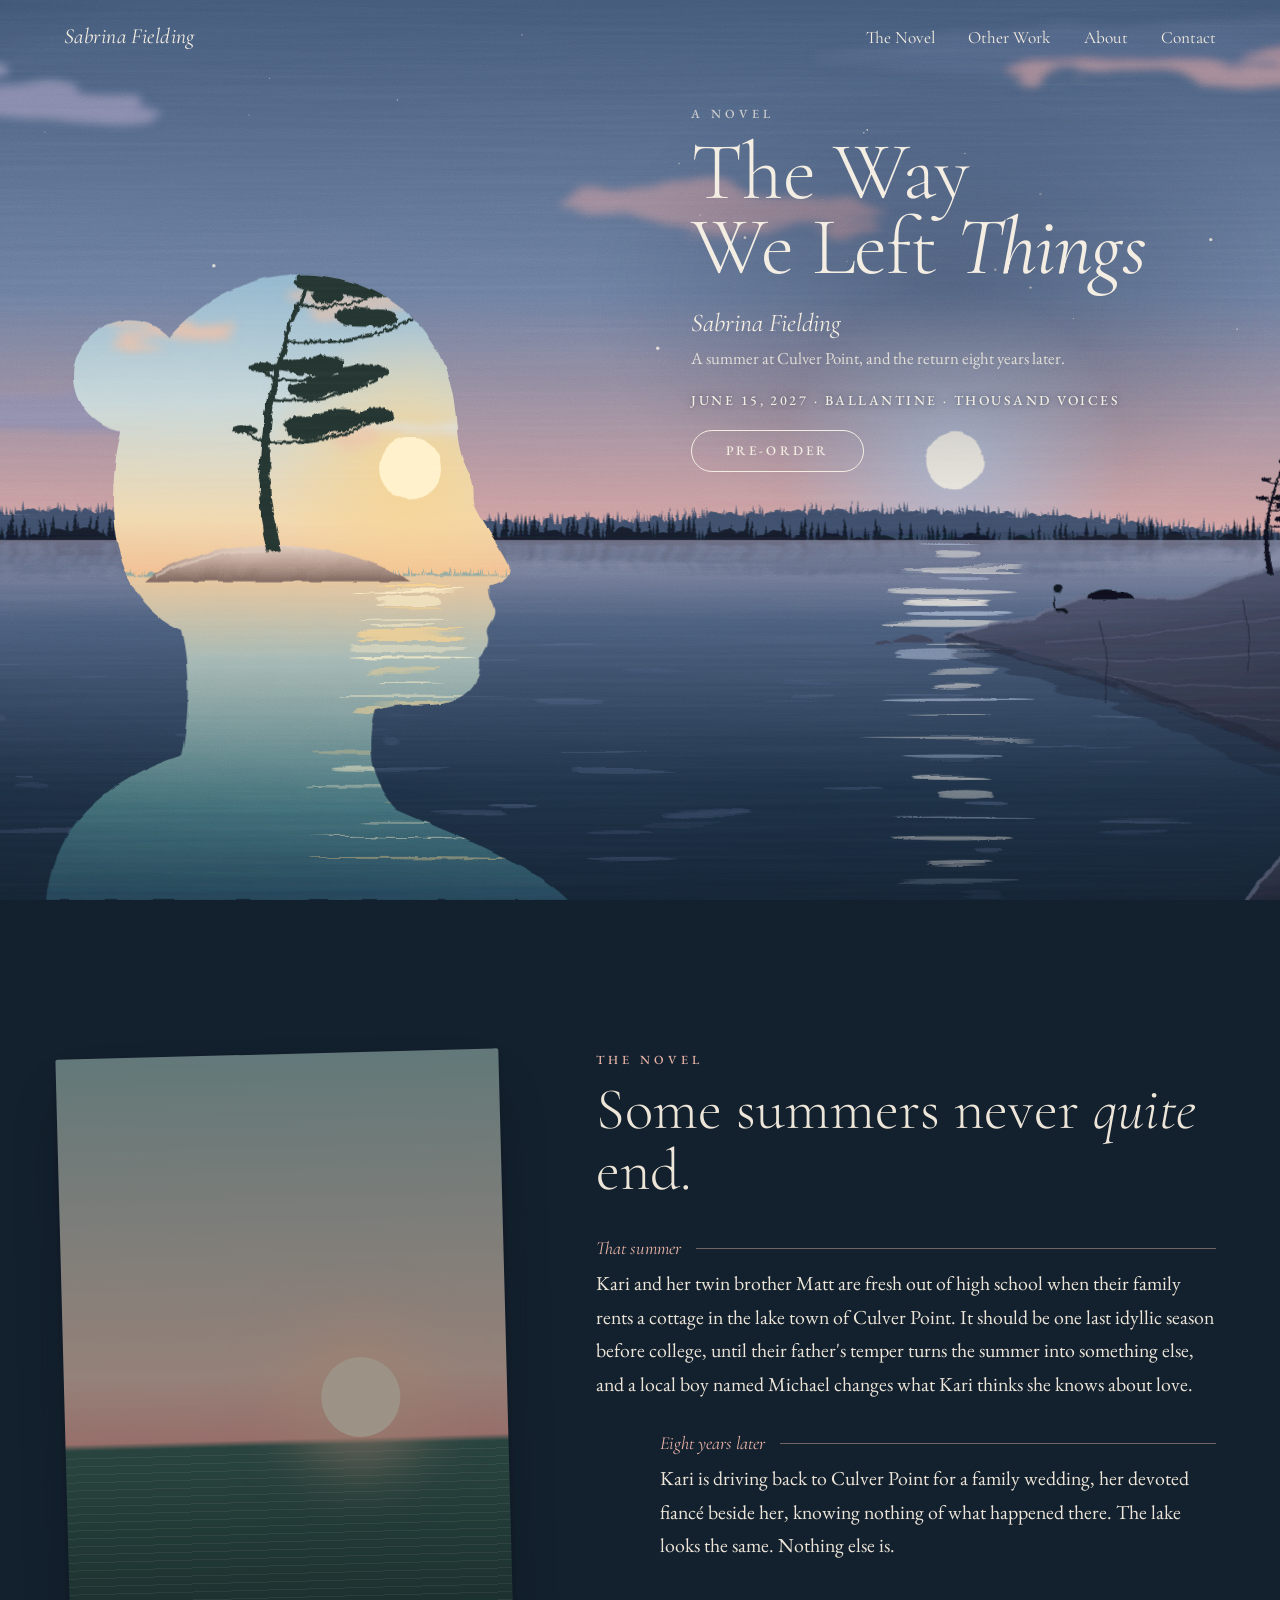
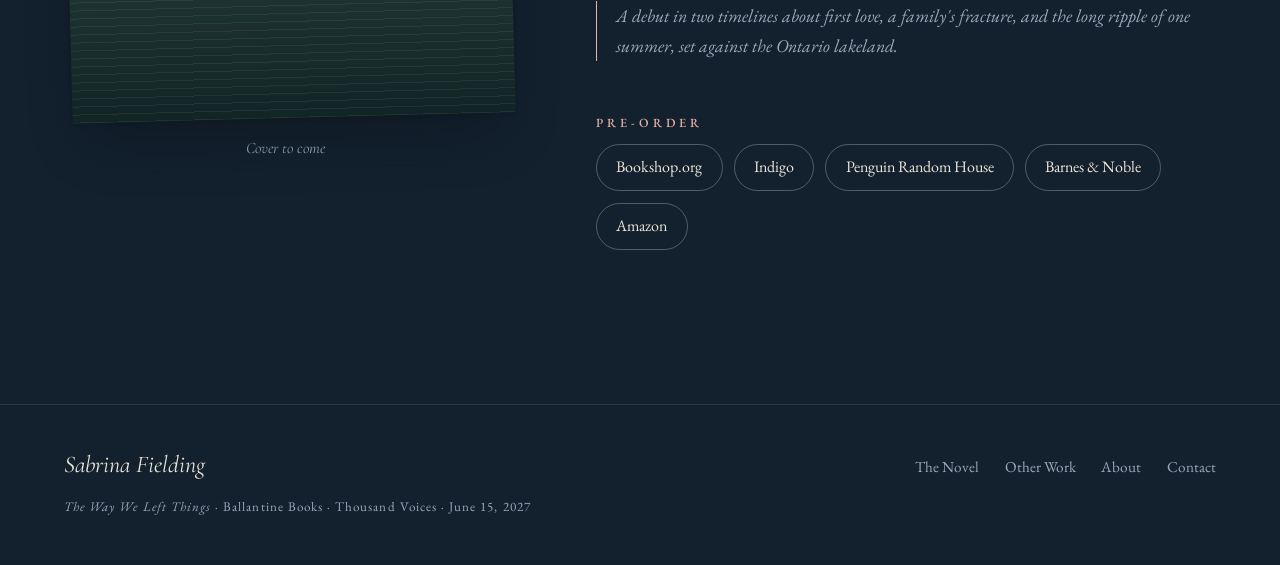
==== index.html @ fdee21cc "initial commit" ====
<!doctype html>
<html lang="en">
<head>
  <meta charset="utf-8">
  <meta name="viewport" content="width=device-width, initial-scale=1, viewport-fit=cover">
  <title>Sabrina Fielding — The Way We Left Things</title>
  <meta name="description" content="The Way We Left Things, the debut novel by Sabrina Fielding. A summer at Culver Point, and the return eight years later. June 15, 2027.">
  <script>(function(){var q=new URLSearchParams(location.search).get("time"),h=new Date().getHours();document.documentElement.dataset.time=q==="day"||q==="night"?q:h>=7&&h<19?"day":"night"})()</script>
  <link rel="preconnect" href="https://fonts.googleapis.com">
  <link rel="preconnect" href="https://fonts.gstatic.com" crossorigin>
  <link href="https://fonts.googleapis.com/css2?family=Cormorant+Garamond:ital,wght@0,300;0,400;0,500;1,300;1,400;1,500&family=EB+Garamond:ital,wght@0,400;0,500;1,400&display=swap" rel="stylesheet">
  <link rel="stylesheet" href="styles.css">
</head>
<body>

  <header class="nav">
    <a class="nav__name" href="index.html">Sabrina Fielding</a>
    <nav class="nav__links" aria-label="Primary">
      <a href="#novel">The Novel</a>
      <a href="work.html">Other Work</a>
      <a href="about.html">About</a>
      <a href="contact.html">Contact</a>
    </nav>
  </header>

  <main>
    <section class="hero" aria-labelledby="title">
      <div data-scene="hero" aria-hidden="true"></div>
      <div class="vignette" aria-hidden="true"></div>

      <div class="hero__text haze">
        <p class="eyebrow">A Novel</p>
        <h1 id="title" class="hero__title">The Way<br>We Left <em>Things</em></h1>
        <p class="hero__author">Sabrina Fielding</p>
        <p class="hero__caption">A summer at Culver Point, and the return eight years later.</p>
        <p class="hero__meta">June 15, 2027 &middot; Ballantine &middot; Thousand Voices</p>
        <a class="btn" href="#preorder">Pre-order</a>
      </div>
    </section>

    <section class="novel" id="novel" aria-labelledby="novel-title">
      <figure class="cover">
        <div class="cover__art" aria-hidden="true">
          <span class="cover__sun"></span>
          <span class="cover__water"></span>
        </div>
        <figcaption>Cover to come</figcaption>
      </figure>

      <div>
        <p class="eyebrow">The Novel</p>
        <h2 id="novel-title" class="novel__title">Some summers never <em>quite</em> end.</h2>

        <div class="timelines">
          <div class="timelines__part">
            <p class="timelines__label">That summer</p>
            <p>
              Kari and her twin brother Matt are fresh out of high school when their family rents
              a cottage in the lake town of Culver Point. It should be one last idyllic season
              before college, until their father's temper turns the summer into something
              else, and a local boy named Michael changes what Kari thinks she knows about love.
            </p>
          </div>
          <div class="timelines__part">
            <p class="timelines__label">Eight years later</p>
            <p>
              Kari is driving back to Culver Point for a family wedding, her devoted fiancé
              beside her, knowing nothing of what happened there. The lake looks the same.
              Nothing else is.
            </p>
          </div>
        </div>

        <p class="novel__note">
          A debut in two timelines about first love, a family's fracture, and the
          long ripple of one summer, set against the Ontario lakeland.
        </p>

        <div class="preorder" id="preorder">
          <p class="eyebrow">Pre-order</p>
          <ul class="pill-list">
            <li><a href="#">Bookshop.org</a></li>
            <li><a href="#">Indigo</a></li>
            <li><a href="#">Penguin Random House</a></li>
            <li><a href="#">Barnes &amp; Noble</a></li>
            <li><a href="#">Amazon</a></li>
          </ul>
        </div>
      </div>
    </section>
  </main>

  <footer class="footer">
    <p class="footer__name">Sabrina Fielding</p>
    <nav class="footer__links" aria-label="Footer">
      <a href="#novel">The Novel</a>
      <a href="work.html">Other Work</a>
      <a href="about.html">About</a>
      <a href="contact.html">Contact</a>
    </nav>
    <p class="footer__small"><em>The Way We Left Things</em> &middot; Ballantine Books &middot; Thousand Voices &middot; June 15, 2027</p>
  </footer>

  <script src="site.js"></script>
</body>
</html>
---- styles.css ----
/* ---------- Palette (registered so day ↔ night can tween) ---------- */
@property --bg       { syntax: "<color>"; inherits: true; initial-value: #F3EDE2; }
@property --ink      { syntax: "<color>"; inherits: true; initial-value: #1F2A30; }
@property --soft     { syntax: "<color>"; inherits: true; initial-value: #5B6B70; }
@property --accent   { syntax: "<color>"; inherits: true; initial-value: #A8573A; }
@property --hero-ink { syntax: "<color>"; inherits: true; initial-value: #1F2A30; }
@property --scrim    { syntax: "<color>"; inherits: true; initial-value: rgba(246, 228, 198, .6); }

:root {
  --serif-display: "Cormorant Garamond", "Cormorant", Garamond, "Times New Roman", serif;
  --serif-body: "EB Garamond", Garamond, Georgia, serif;
  --ease: cubic-bezier(.65, 0, .35, 1);
  --shift: 2.4s;
  --gutter: clamp(1.25rem, 5vw, 4rem);
}

body {
  --bg: #F3EDE2;
  --ink: #1F2A30;
  --soft: #5B6B70;
  --accent: #A8573A;
  --hero-ink: #1F2A30;
  --scrim: rgba(246, 228, 198, .6);
  margin: 0;
  background: var(--bg);
  color: var(--ink);
  font: 400 1.125rem/1.65 var(--serif-body);
  transition: --bg var(--shift) var(--ease), --ink var(--shift) var(--ease),
              --soft var(--shift) var(--ease), --accent var(--shift) var(--ease),
              --hero-ink var(--shift) var(--ease), --scrim var(--shift) var(--ease);
  -webkit-font-smoothing: antialiased;
}

:root[data-time="night"] body {
  --bg: #13202E;
  --ink: #ECE5D8;
  --soft: #9AA8B8;
  --accent: #E8B4A8;
  --hero-ink: #F3EDE2;
  --scrim: rgba(22, 36, 58, .32);
}

/* canvas grain over everything */
body::after {
  content: "";
  position: fixed;
  inset: 0;
  pointer-events: none;
  z-index: 50;
  opacity: .14;
  mix-blend-mode: overlay;
  background-image: url("data:image/svg+xml,%3Csvg xmlns='http://www.w3.org/2000/svg' width='220' height='220'%3E%3Cfilter id='g'%3E%3CfeTurbulence type='fractalNoise' baseFrequency='.85' numOctaves='3' stitchTiles='stitch'/%3E%3CfeColorMatrix type='saturate' values='0'/%3E%3C/filter%3E%3Crect width='100%25' height='100%25' filter='url(%23g)'/%3E%3C/svg%3E");
}

a { color: inherit; }
em { font-style: italic; }

.eyebrow {
  margin: 0 0 .9rem;
  font: 500 .78rem/1 var(--serif-body);
  letter-spacing: .32em;
  text-transform: uppercase;
  color: var(--accent);
}

.todo { color: var(--soft); font-style: italic; }

/* ---------- Nav ---------- */
.nav {
  position: fixed;
  top: 0; left: 0; right: 0;
  z-index: 40;
  display: flex;
  flex-wrap: wrap;
  justify-content: space-between;
  align-items: baseline;
  gap: .4rem 1.5rem;
  padding: calc(1.2rem + env(safe-area-inset-top, 0px)) var(--gutter) 1.1rem;
  color: var(--hero-ink);
  font-family: var(--serif-display);
  transition: background .6s, box-shadow .6s, color .6s;
}
.nav--solid {
  color: var(--ink);
  background: color-mix(in srgb, var(--bg) 86%, transparent);
  -webkit-backdrop-filter: blur(10px);
  backdrop-filter: blur(10px);
  box-shadow: 0 1px 0 color-mix(in srgb, var(--ink) 10%, transparent);
}
.nav a { text-decoration: none; }
.nav__name { font-size: 1.35rem; font-style: italic; letter-spacing: .02em; }
.nav__links { display: flex; flex-wrap: wrap; gap: .3rem clamp(1rem, 2.6vw, 2.2rem); font-size: 1.08rem; }
.nav__links a { position: relative; }
.nav__links a::after {
  content: ""; position: absolute; left: 0; right: 0; bottom: -2px; height: 1px;
  background: currentColor; transform: scaleX(0); transform-origin: left;
  transition: transform .5s var(--ease);
}
.nav__links a:hover::after, .nav__links a:focus-visible::after,
.nav__links a[aria-current="page"]::after { transform: scaleX(1); }

/* ---------- Painted scenes ---------- */
.scene {
  position: absolute;
  inset: 0;
  width: 100%;
  height: 100%;
  display: block;
  transition: opacity var(--shift) var(--ease);
}
.scene--entering { opacity: 0; }

[data-scene] {
  position: absolute;
  inset: 0;
  animation: develop 2.6s var(--ease) both;
}
@keyframes develop {
  from { opacity: 0; filter: blur(14px) saturate(.6); transform: scale(1.04); }
  to   { opacity: 1; filter: none; transform: none; }
}
@keyframes rise {
  from { opacity: 0; transform: translateY(18px); }
  to   { opacity: 1; transform: none; }
}

.vignette {
  position: absolute;
  inset: 0;
  pointer-events: none;
  background: radial-gradient(120% 90% at 50% 40%, transparent 55%, rgba(20, 25, 30, .28) 100%);
}

/* a soft haze of sky behind words that sit on the painting */
.haze { isolation: isolate; }
.haze::before {
  content: "";
  position: absolute;
  inset: -12% -16% -14% -18%;
  z-index: -1;
  background: radial-gradient(closest-side, var(--scrim), transparent);
  filter: blur(12px);
}

/* ---------- Hero ---------- */
.hero {
  position: relative;
  height: 100vh;
  height: 100svh;
  min-height: 620px;
  overflow: hidden;
  color: var(--hero-ink);
  background: #E9D8BD;
}
:root[data-time="night"] .hero, :root[data-time="night"] .band { background: #1C2B40; }

.hero__text {
  position: absolute;
  top: clamp(5.5rem, 12vh, 8rem);
  left: 54%;
  right: var(--gutter);
  max-width: 40rem;
  animation: rise 1.8s .9s var(--ease) both;
}
.hero .eyebrow { color: var(--hero-ink); opacity: .75; }

.hero__title {
  margin: 0;
  font: 300 clamp(3rem, 6.4vw, 6.8rem)/.92 var(--serif-display);
  letter-spacing: -.01em;
}
.hero__title em { font-weight: 400; }

.hero__author {
  margin: 1.4rem 0 0;
  font: italic 400 clamp(1.3rem, 2vw, 1.75rem)/1.2 var(--serif-display);
}
.hero__caption { margin: .5rem 0 0; font-size: 1.05rem; line-height: 1.4; opacity: .85; }
.hero__meta {
  margin: 1.2rem 0 1.1rem;
  font-size: .86rem;
  font-weight: 500;
  letter-spacing: .18em;
  text-transform: uppercase;
  text-shadow: 0 0 10px var(--scrim), 0 0 3px var(--scrim);
}

.btn {
  display: inline-block;
  padding: .85rem 2.1rem;
  border: 1px solid currentColor;
  border-radius: 999px;
  font: 500 .82rem/1 var(--serif-body);
  letter-spacing: .24em;
  text-transform: uppercase;
  text-decoration: none;
  transition: background .4s, color .4s;
}
.btn:hover, .btn:focus-visible { background: var(--hero-ink); color: var(--bg); }

/* ---------- Inner-page band ---------- */
.band {
  position: relative;
  height: clamp(340px, 50vh, 540px);
  overflow: hidden;
  color: var(--hero-ink);
  background: #E9D8BD;
}
.band__text {
  position: absolute;
  left: var(--gutter);
  right: var(--gutter);
  top: clamp(6rem, 17vh, 9rem);
  max-width: 34rem;
  animation: rise 1.6s .6s var(--ease) both;
}
.band .eyebrow { color: var(--hero-ink); opacity: .75; }
.band__title {
  margin: 0;
  font: 300 clamp(3rem, 7vw, 6rem)/.95 var(--serif-display);
}

/* ---------- Shared page body ---------- */
.page {
  max-width: 72rem;
  margin: 0 auto;
  padding: clamp(4rem, 9vw, 7.5rem) var(--gutter);
}
.lede {
  max-width: 40rem;
  margin: 0 0 clamp(3rem, 6vw, 5rem);
  font: italic 300 clamp(1.5rem, 2.6vw, 2.1rem)/1.35 var(--serif-display);
}
.section-title {
  margin: 0 0 2rem;
  font: 300 clamp(2rem, 3.6vw, 3rem)/1.05 var(--serif-display);
}

/* ---------- Novel ---------- */
.novel {
  display: grid;
  grid-template-columns: minmax(0, 5fr) minmax(0, 7fr);
  gap: clamp(2.5rem, 7vw, 7rem);
  align-items: start;
  max-width: 76rem;
  margin: 0 auto;
  padding: clamp(5rem, 12vw, 10rem) var(--gutter);
}

.cover { margin: 0; position: sticky; top: 8rem; }
.cover__art {
  position: relative;
  aspect-ratio: 2 / 3;
  overflow: hidden;
  border-radius: 2px;
  transform: rotate(-1.5deg);
  box-shadow: 0 30px 60px -20px rgba(15, 25, 35, .45), 0 2px 6px rgba(15, 25, 35, .2);
  background: linear-gradient(#9FC0D4 0%, #E9D5B4 48%, #F0B78E 58%, #3F6D78 59%, #1E3A4A 100%);
  transition: filter var(--shift) var(--ease);
}
:root[data-time="night"] .cover__art { filter: hue-rotate(-25deg) brightness(.62) saturate(.8); }
.cover__sun {
  position: absolute; left: 58%; top: 46%; width: 18%; aspect-ratio: 1;
  border-radius: 50%; background: #FFF1C9;
  box-shadow: 0 0 60px 30px rgba(250, 215, 150, .55);
}
.cover__water {
  position: absolute; inset: 59% 0 0;
  background: repeating-linear-gradient(transparent 0 7px, rgba(255, 240, 210, .12) 7px 8px);
}
.cover figcaption, .portrait figcaption {
  margin-top: 1.4rem;
  font: italic 400 1rem/1 var(--serif-display);
  color: var(--soft);
  text-align: center;
}

.novel__title {
  margin: 0 0 2.4rem;
  font: 300 clamp(2.4rem, 4.6vw, 4.2rem)/1.02 var(--serif-display);
}

/* the book's two timelines, offset like two shorelines */
.timelines { display: grid; gap: 2rem; }
.timelines__part p { margin: 0; font-size: 1.24rem; line-height: 1.7; }
.timelines__part + .timelines__part { margin-left: clamp(1.5rem, 5vw, 4rem); }
.timelines .timelines__label {
  display: flex;
  align-items: center;
  gap: .9rem;
  margin-bottom: .6rem;
  font: italic 400 1.15rem/1 var(--serif-display);
  color: var(--accent);
}
.timelines__label::after {
  content: "";
  flex: 1;
  height: 1px;
  background: color-mix(in srgb, var(--accent) 45%, transparent);
}

.novel__note {
  margin: 2.4rem 0 0;
  padding-left: 1.2rem;
  border-left: 1px solid var(--accent);
  color: var(--soft);
  font-style: italic;
}

.preorder { margin-top: 3.5rem; }
.pill-list {
  display: flex;
  flex-wrap: wrap;
  gap: .7rem;
  margin: 0;
  padding: 0;
  list-style: none;
}
.pill-list a {
  display: block;
  padding: .6rem 1.2rem;
  border: 1px solid color-mix(in srgb, var(--ink) 30%, transparent);
  border-radius: 999px;
  text-decoration: none;
  font-size: 1rem;
  transition: border-color .4s, background .4s;
}
.pill-list a:hover, .pill-list a:focus-visible {
  border-color: var(--accent);
  background: color-mix(in srgb, var(--accent) 14%, transparent);
}

/* ---------- Other work ---------- */
.works { margin: 0; padding: 0; list-style: none; counter-reset: work; }
.work {
  counter-increment: work;
  display: grid;
  grid-template-columns: 6rem minmax(0, 1fr);
  gap: 0 clamp(1rem, 4vw, 3rem);
  padding: clamp(2.2rem, 5vw, 3.5rem) 0;
  border-top: 1px solid color-mix(in srgb, var(--ink) 14%, transparent);
}
.work::before {
  content: counter(work, upper-roman);
  font: italic 300 clamp(2.6rem, 5vw, 4rem)/1 var(--serif-display);
  color: var(--accent);
}
.work__title {
  margin: 0;
  font: 400 clamp(2rem, 3.6vw, 3rem)/1.05 var(--serif-display);
}
.work__venue {
  margin: .7rem 0 0;
  font-size: .82rem;
  letter-spacing: .18em;
  text-transform: uppercase;
  color: var(--soft);
}
.work__honours { margin: 1rem 0 0; padding: 0; list-style: none; font-style: italic; }
.work__honours li::before { content: "— "; color: var(--accent); }
.work__desc { max-width: 38rem; margin: 1rem 0 0; }
.work__link {
  display: inline-block;
  margin-top: 1.2rem;
  font: italic 400 1.25rem/1 var(--serif-display);
  text-decoration: none;
  border-bottom: 1px solid var(--accent);
  padding-bottom: .2rem;
}
.work__link span { display: inline-block; transition: transform .4s var(--ease); }
.work__link:hover span { transform: translateX(6px); }

.press { margin-top: clamp(4rem, 8vw, 6rem); }

/* ---------- About ---------- */
.about {
  display: grid;
  grid-template-columns: minmax(0, 4fr) minmax(0, 7fr);
  gap: clamp(2.5rem, 7vw, 6rem);
  align-items: start;
}
.portrait { margin: 0; position: sticky; top: 8rem; }
.portrait__frame {
  aspect-ratio: 4 / 5;
  border-radius: 48% 52% 46% 54% / 40% 42% 58% 60%;
  background:
    radial-gradient(60% 50% at 40% 35%, rgba(255, 241, 201, .7), transparent 70%),
    linear-gradient(160deg, #A9C4D6, #E8B4A8 55%, #9CAF94);
  box-shadow: 0 30px 60px -24px rgba(15, 25, 35, .45);
  transition: filter var(--shift) var(--ease);
}
:root[data-time="night"] .portrait__frame { filter: brightness(.7) saturate(.85); }
.prose p { margin: 0 0 1.3rem; }
.prose p:first-child::first-letter {
  float: left;
  margin: .08em .1em 0 0;
  font: 400 4.2em/.8 var(--serif-display);
  color: var(--accent);
}
.honours { margin: 3rem 0 0; padding: 0; list-style: none; }
.honours li {
  display: grid;
  grid-template-columns: 5rem 1fr;
  gap: 1rem;
  padding: .9rem 0;
  border-top: 1px solid color-mix(in srgb, var(--ink) 14%, transparent);
}
.honours time { font: italic 400 1.2rem/1.4 var(--serif-display); color: var(--accent); }

/* ---------- Contact ---------- */
.contacts {
  display: grid;
  grid-template-columns: repeat(auto-fit, minmax(16rem, 1fr));
  gap: clamp(2rem, 4vw, 3.5rem);
}
.contact {
  padding-top: 1.6rem;
  border-top: 1px solid var(--accent);
}
.contact h2 { margin: 0 0 .8rem; font: 400 1.9rem/1.1 var(--serif-display); }
.contact p { margin: 0 0 .8rem; }
.contact a { text-decoration-color: var(--accent); text-underline-offset: .2em; }

/* ---------- Footer ---------- */
.footer {
  display: flex;
  flex-wrap: wrap;
  justify-content: space-between;
  align-items: baseline;
  gap: 1rem 2rem;
  padding: 3rem var(--gutter) calc(3rem + env(safe-area-inset-bottom, 0px));
  border-top: 1px solid color-mix(in srgb, var(--ink) 12%, transparent);
  color: var(--soft);
  font-size: .95rem;
}
.footer__name { margin: 0; font: italic 400 1.5rem/1 var(--serif-display); color: var(--ink); }
.footer__links { display: flex; flex-wrap: wrap; gap: .4rem 1.6rem; }
.footer__links a { text-decoration: none; }
.footer__links a:hover { color: var(--ink); }
.footer__small { flex-basis: 100%; margin: 0; font-size: .82rem; letter-spacing: .08em; }

/* ---------- Narrow screens ---------- */
@media (max-width: 760px) {
  .nav__name { font-size: 1.2rem; }
  .nav__links { font-size: 1rem; gap: .2rem 1.1rem; }
  .hero__text { top: 17vh; left: var(--gutter); }
  .hero__title { font-size: clamp(2.6rem, 12.5vw, 4.2rem); }
  .hero__meta { margin: 1rem 0; letter-spacing: .12em; }
  .haze::before { inset: -8% -10%; }
  .band__text { top: 8.5rem; }
  .novel, .about { grid-template-columns: 1fr; }
  .cover, .portrait { position: static; max-width: 18rem; margin: 0 auto; }
  .work { grid-template-columns: 1fr; }
  .work::before { margin-bottom: .6rem; }
  .timelines__part + .timelines__part { margin-left: 1rem; }
}

@media (prefers-reduced-motion: reduce) {
  :root { --shift: .6s; }
  [data-scene], .hero__text, .band__text { animation: none; }
}
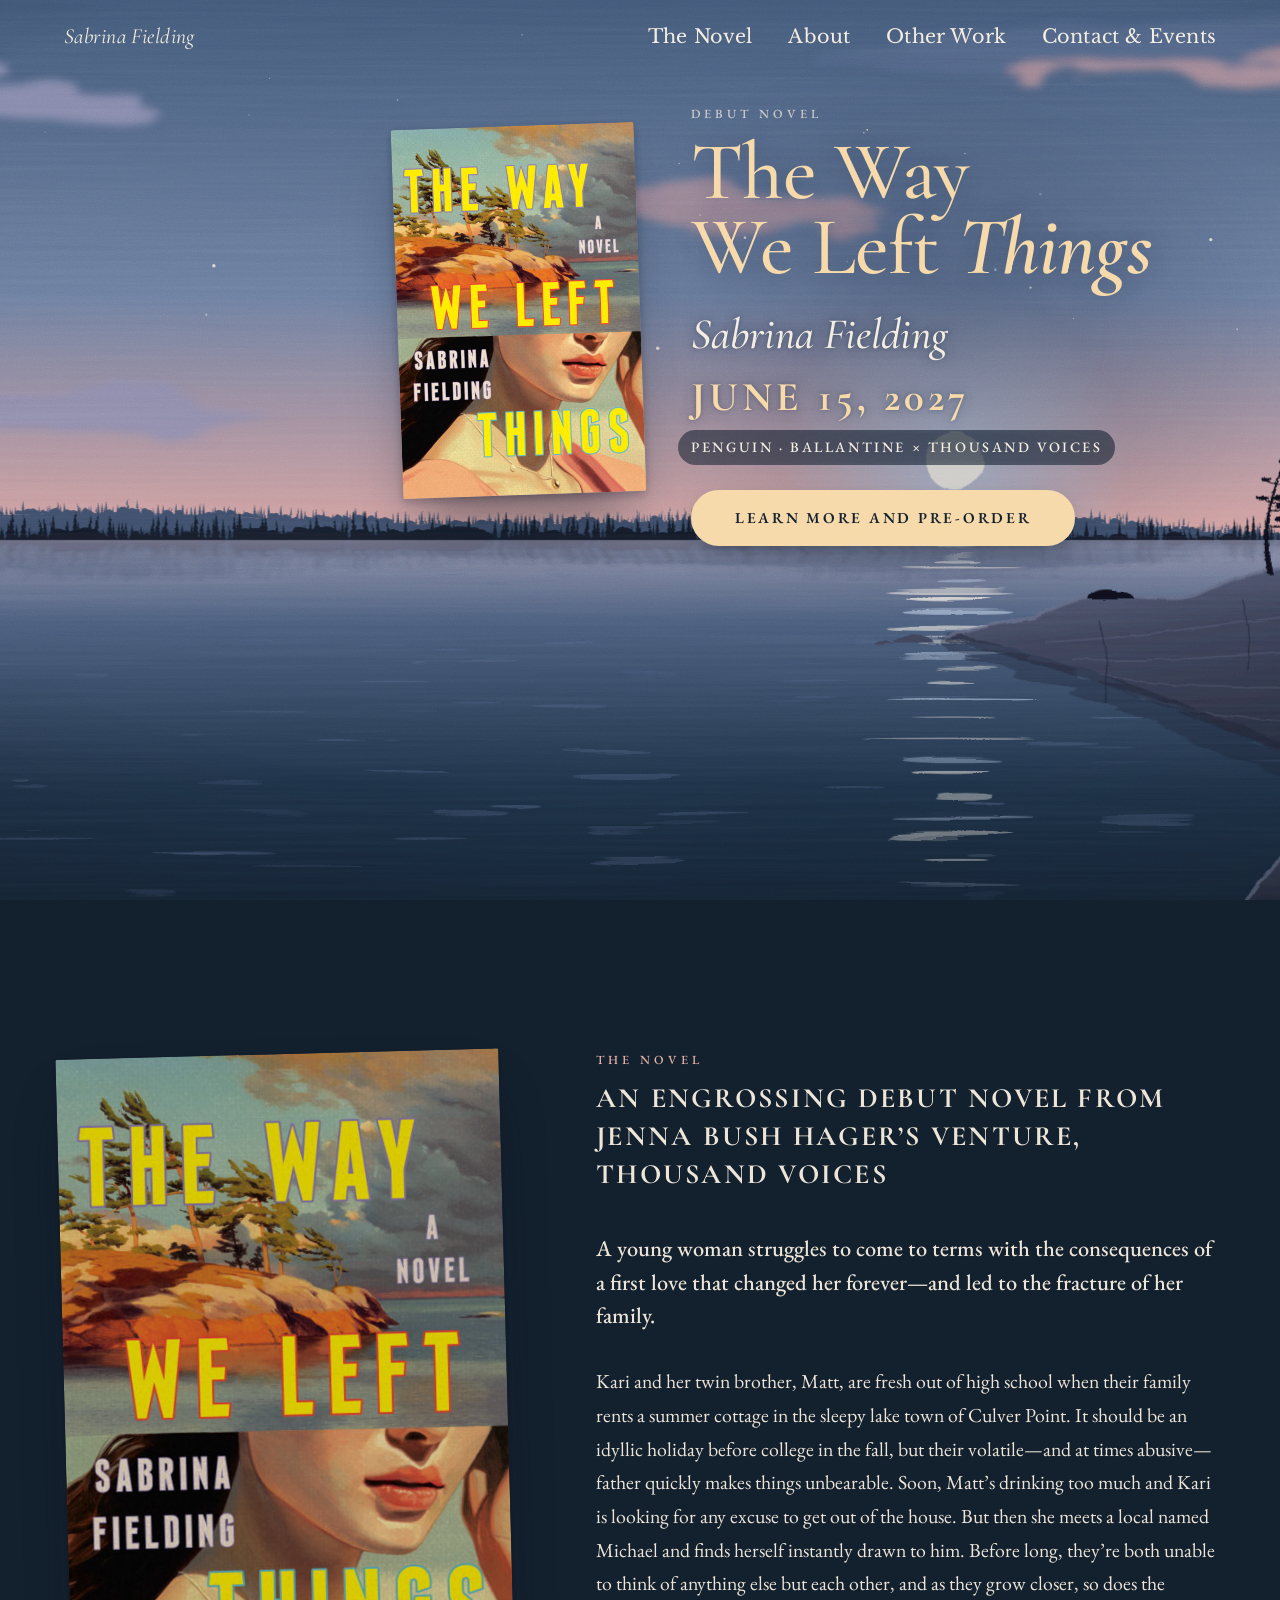
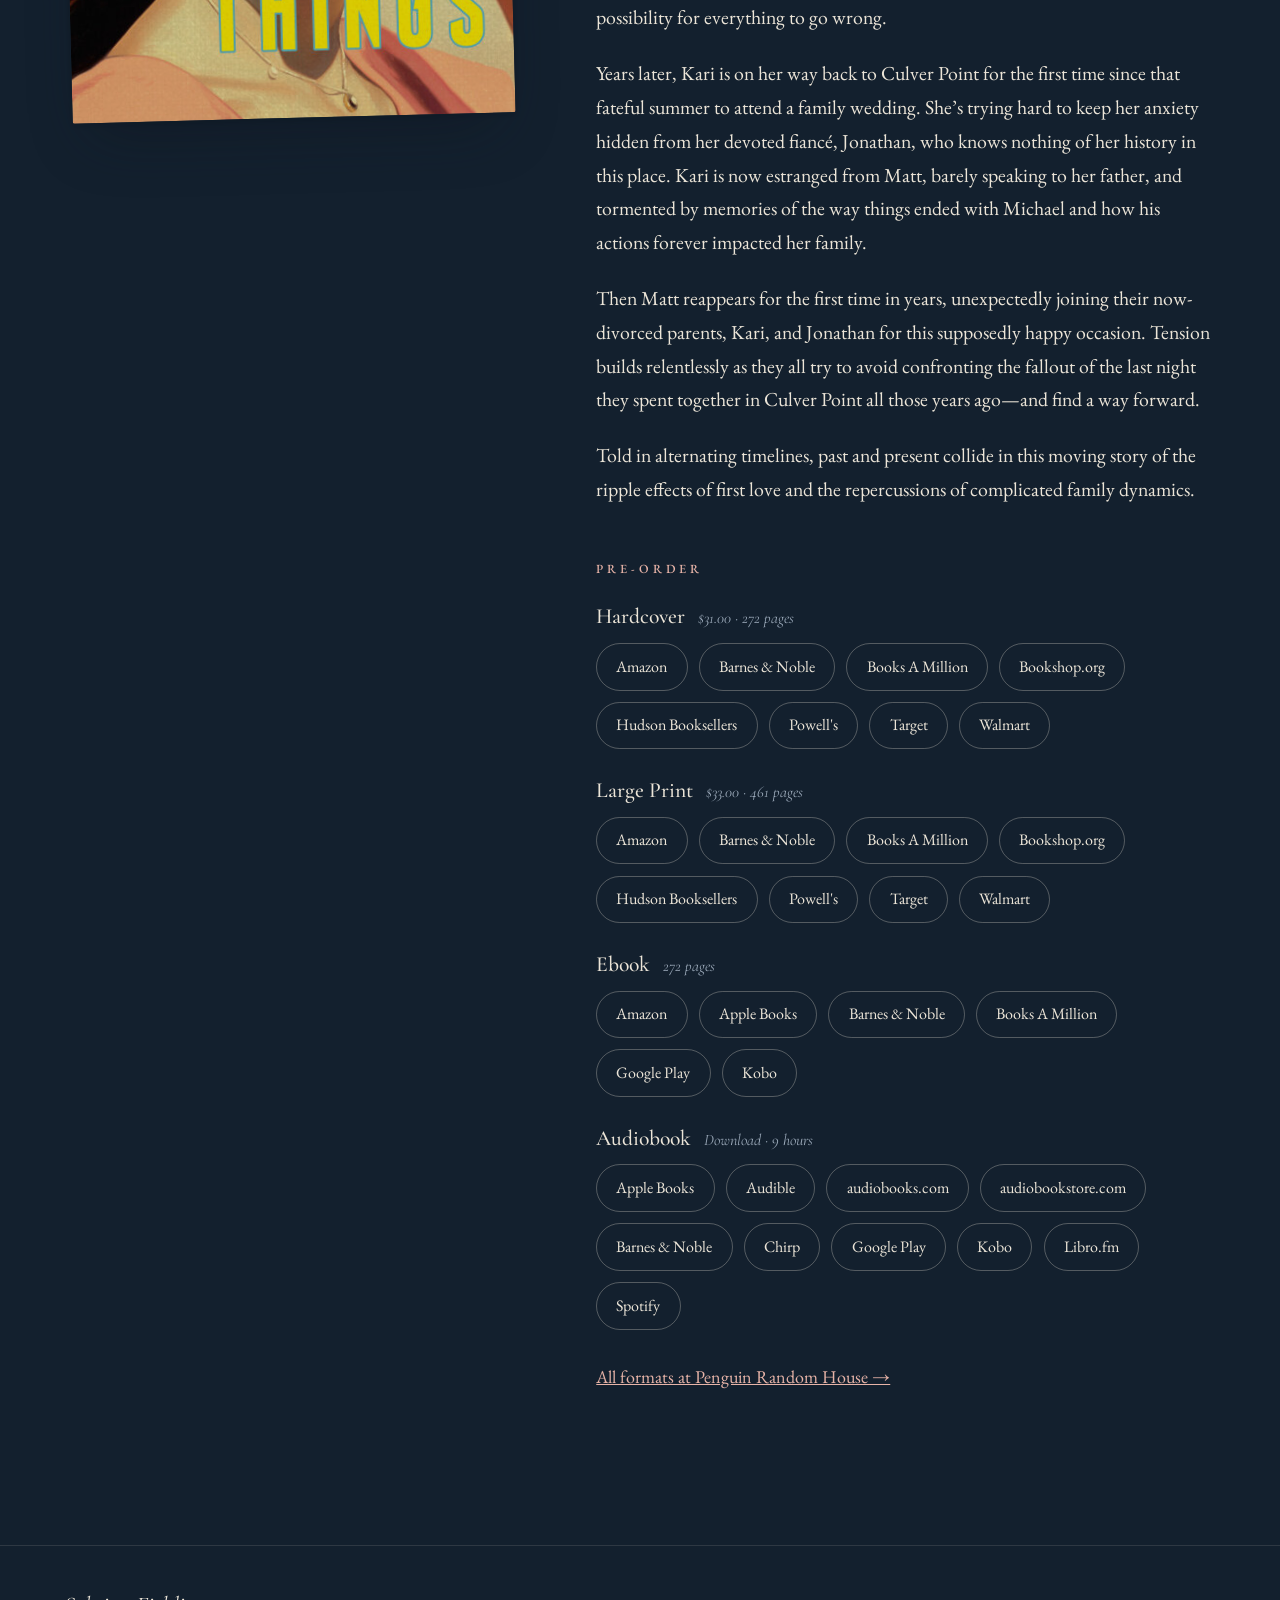
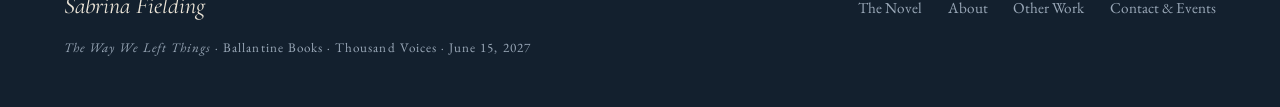
==== commit 49a55c0f: "My first draft" ====
--- a/index.html
+++ b/index.html
@@ -8,8 +8,8 @@
   <script>(function(){var q=new URLSearchParams(location.search).get("time"),h=new Date().getHours();document.documentElement.dataset.time=q==="day"||q==="night"?q:h>=7&&h<19?"day":"night"})()</script>
   <link rel="preconnect" href="https://fonts.googleapis.com">
   <link rel="preconnect" href="https://fonts.gstatic.com" crossorigin>
-  <link href="https://fonts.googleapis.com/css2?family=Cormorant+Garamond:ital,wght@0,300;0,400;0,500;1,300;1,400;1,500&family=EB+Garamond:ital,wght@0,400;0,500;1,400&display=swap" rel="stylesheet">
-  <link rel="stylesheet" href="styles.css">
+  <link href="https://fonts.googleapis.com/css2?family=Cormorant+Garamond:ital,wght@0,300;0,400;0,500;0,600;0,700;1,300;1,400;1,500;1,600&family=EB+Garamond:ital,wght@0,400;0,500;1,400&family=Libre+Baskerville:wght@400&display=swap" rel="stylesheet">
+  <link rel="stylesheet" href="styles.css?v=13">
 </head>
 <body>
 
@@ -17,9 +17,9 @@
     <a class="nav__name" href="index.html">Sabrina Fielding</a>
     <nav class="nav__links" aria-label="Primary">
       <a href="#novel">The Novel</a>
+      <a href="about.html">About</a>
       <a href="work.html">Other Work</a>
-      <a href="about.html">About</a>
-      <a href="contact.html">Contact</a>
+      <a href="contact.html">Contact &amp; Events</a>
     </nav>
   </header>
 
@@ -28,63 +28,114 @@
       <div data-scene="hero" aria-hidden="true"></div>
       <div class="vignette" aria-hidden="true"></div>
 
+      <a class="hero__cover" href="#novel" aria-label="About the novel">
+        <img src="images/cover.jpg" alt="The Way We Left Things by Sabrina Fielding, book cover" width="461" height="700">
+      </a>
+
       <div class="hero__text haze">
-        <p class="eyebrow">A Novel</p>
+        <p class="eyebrow">Debut Novel</p>
         <h1 id="title" class="hero__title">The Way<br>We Left <em>Things</em></h1>
         <p class="hero__author">Sabrina Fielding</p>
-        <p class="hero__caption">A summer at Culver Point, and the return eight years later.</p>
-        <p class="hero__meta">June 15, 2027 &middot; Ballantine &middot; Thousand Voices</p>
-        <a class="btn" href="#preorder">Pre-order</a>
+        <p class="hero__date">June 15, 2027</p>
+        <p class="hero__meta">Penguin &middot; Ballantine &times; Thousand Voices</p>
+        <a class="btn btn--primary" href="#novel">Learn more and pre&#8209;order</a>
       </div>
     </section>
 
     <section class="novel" id="novel" aria-labelledby="novel-title">
       <figure class="cover">
-        <div class="cover__art" aria-hidden="true">
-          <span class="cover__sun"></span>
-          <span class="cover__water"></span>
-        </div>
-        <figcaption>Cover to come</figcaption>
+        <img class="cover__art cover__img" src="images/cover.jpg" alt="The Way We Left Things by Sabrina Fielding, book cover" width="461" height="700">
       </figure>
 
       <div>
         <p class="eyebrow">The Novel</p>
-        <h2 id="novel-title" class="novel__title">Some summers never <em>quite</em> end.</h2>
+        <h2 id="novel-title" class="novel__title novel__title--tagline">An engrossing debut novel from Jenna Bush Hager’s venture, Thousand Voices</h2>
 
-        <div class="timelines">
-          <div class="timelines__part">
-            <p class="timelines__label">That summer</p>
-            <p>
-              Kari and her twin brother Matt are fresh out of high school when their family rents
-              a cottage in the lake town of Culver Point. It should be one last idyllic season
-              before college, until their father's temper turns the summer into something
-              else, and a local boy named Michael changes what Kari thinks she knows about love.
-            </p>
-          </div>
-          <div class="timelines__part">
-            <p class="timelines__label">Eight years later</p>
-            <p>
-              Kari is driving back to Culver Point for a family wedding, her devoted fiancé
-              beside her, knowing nothing of what happened there. The lake looks the same.
-              Nothing else is.
-            </p>
-          </div>
+        <div class="synopsis">
+          <p class="synopsis__lead"><strong>A young woman struggles to come to terms with the consequences of a first love that changed her forever—and led to the fracture of her family.</strong></p>
+          <p>
+            Kari and her twin brother, Matt, are fresh out of high school when their family rents a summer
+            cottage in the sleepy lake town of Culver Point. It should be an idyllic holiday before college
+            in the fall, but their volatile—and at times abusive—father quickly makes things unbearable.
+            Soon, Matt’s drinking too much and Kari is looking for any excuse to get out of the house. But
+            then she meets a local named Michael and finds herself instantly drawn to him. Before long,
+            they’re both unable to think of anything else but each other, and as they grow closer, so does
+            the possibility for everything to go wrong.
+          </p>
+          <p>
+            Years later, Kari is on her way back to Culver Point for the first time since that fateful summer
+            to attend a family wedding. She’s trying hard to keep her anxiety hidden from her devoted fiancé,
+            Jonathan, who knows nothing of her history in this place. Kari is now estranged from Matt, barely
+            speaking to her father, and tormented by memories of the way things ended with Michael and how
+            his actions forever impacted her family.
+          </p>
+          <p>
+            Then Matt reappears for the first time in years, unexpectedly joining their now-divorced parents,
+            Kari, and Jonathan for this supposedly happy occasion. Tension builds relentlessly as they all try
+            to avoid confronting the fallout of the last night they spent together in Culver Point all those
+            years ago—and find a way forward.
+          </p>
+          <p>
+            Told in alternating timelines, past and present collide in this moving story of the ripple effects
+            of first love and the repercussions of complicated family dynamics.
+          </p>
         </div>
-
-        <p class="novel__note">
-          A debut in two timelines about first love, a family's fracture, and the
-          long ripple of one summer, set against the Ontario lakeland.
-        </p>
 
         <div class="preorder" id="preorder">
           <p class="eyebrow">Pre-order</p>
-          <ul class="pill-list">
-            <li><a href="#">Bookshop.org</a></li>
-            <li><a href="#">Indigo</a></li>
-            <li><a href="#">Penguin Random House</a></li>
-            <li><a href="#">Barnes &amp; Noble</a></li>
-            <li><a href="#">Amazon</a></li>
-          </ul>
+          <div class="preorder__format">
+            <h3 class="preorder__type">Hardcover <span class="preorder__meta">$31.00 &middot; 272 pages</span></h3>
+            <ul class="pill-list">
+              <li><a href="https://www.amazon.com/gp/product/B0H16PSQ4Y?tag=randohouseinc7986-20" target="_blank" rel="noopener">Amazon</a></li>
+              <li><a href="https://barnesandnoble.sjv.io/c/128773/1894547/22009?subId1=PRHEFFDF5A7F1&amp;u=https%3A%2F%2Fwww.barnesandnoble.com%2Fw%2F%3Fean%3D9798217301867" target="_blank" rel="noopener">Barnes &amp; Noble</a></li>
+              <li><a href="https://www.tkqlhce.com/click-8373827-10747236?SID=PRHEFFDF5A7F1--9798217301867&amp;url=https://www.booksamillion.com/p/9798217301867" target="_blank" rel="noopener">Books A Million</a></li>
+              <li><a href="https://bookshop.org/a/2186/9798217301867?prhc=PRHEFFDF5A7F1" target="_blank" rel="noopener">Bookshop.org</a></li>
+              <li><a href="https://www.hudsonbooksellers.com/book/9798217301867?utm_source=prh&amp;utm_medium=affiliate&amp;utm_term=301&amp;utm_content=PRHEFFDF5A7F1--9798217301867&amp;utm_campaign=9798217301867" target="_blank" rel="noopener">Hudson Booksellers</a></li>
+              <li><a href="https://www.powells.com/book/-9798217301867?utm_source=randomhouse&amp;utm_campaign=randomhouse&amp;utm_content=PRHEFFDF5A7F1--9798217301867" target="_blank" rel="noopener">Powell&#x27;s</a></li>
+              <li><a href="https://goto.target.com/c/128773/81938/2092?subId1=PRHEFFDF5A7F1--9798217301867&amp;u=https%3A%2F%2Fwww.target.com%2Fs%3FsearchTerm%3D9798217301867" target="_blank" rel="noopener">Target</a></li>
+              <li><a href="https://goto.walmart.com/c/128773/565706/9383?subId1=PRHEFFDF5A7F1&amp;veh=aff&amp;sourceid=imp_000011112222333344&amp;u=https%3A%2F%2Fwww.walmart.com%2Fsearch%3Fquery%3D9798217301867" target="_blank" rel="noopener">Walmart</a></li>
+            </ul>
+          </div>
+          <div class="preorder__format">
+            <h3 class="preorder__type">Large Print <span class="preorder__meta">$33.00 &middot; 461 pages</span></h3>
+            <ul class="pill-list">
+              <li><a href="https://www.amazon.com/gp/product/B0H1PPYRQ1?tag=randohouseinc7986-20" target="_blank" rel="noopener">Amazon</a></li>
+              <li><a href="https://barnesandnoble.sjv.io/c/128773/1894547/22009?subId1=PRHEFFDF5A7F1&amp;u=https%3A%2F%2Fwww.barnesandnoble.com%2Fw%2F%3Fean%3D9798217515097" target="_blank" rel="noopener">Barnes &amp; Noble</a></li>
+              <li><a href="https://www.tkqlhce.com/click-8373827-10747236?SID=PRHEFFDF5A7F1--9798217515097&amp;url=https://www.booksamillion.com/p/9798217515097" target="_blank" rel="noopener">Books A Million</a></li>
+              <li><a href="https://bookshop.org/a/2186/9798217515097?prhc=PRHEFFDF5A7F1" target="_blank" rel="noopener">Bookshop.org</a></li>
+              <li><a href="https://www.hudsonbooksellers.com/book/9798217515097?utm_source=prh&amp;utm_medium=affiliate&amp;utm_term=301&amp;utm_content=PRHEFFDF5A7F1--9798217515097&amp;utm_campaign=9798217515097" target="_blank" rel="noopener">Hudson Booksellers</a></li>
+              <li><a href="https://www.powells.com/book/-9798217515097?utm_source=randomhouse&amp;utm_campaign=randomhouse&amp;utm_content=PRHEFFDF5A7F1--9798217515097" target="_blank" rel="noopener">Powell&#x27;s</a></li>
+              <li><a href="https://goto.target.com/c/128773/81938/2092?subId1=PRHEFFDF5A7F1--9798217515097&amp;u=https%3A%2F%2Fwww.target.com%2Fs%3FsearchTerm%3D9798217515097" target="_blank" rel="noopener">Target</a></li>
+              <li><a href="https://goto.walmart.com/c/128773/565706/9383?subId1=PRHEFFDF5A7F1&amp;veh=aff&amp;sourceid=imp_000011112222333344&amp;u=https%3A%2F%2Fwww.walmart.com%2Fsearch%3Fquery%3D9798217515097" target="_blank" rel="noopener">Walmart</a></li>
+            </ul>
+          </div>
+          <div class="preorder__format">
+            <h3 class="preorder__type">Ebook <span class="preorder__meta">272 pages</span></h3>
+            <ul class="pill-list">
+              <li><a href="https://www.amazon.com/gp/product/B0H176J397?tag=randohouseinc7986-20" target="_blank" rel="noopener">Amazon</a></li>
+              <li><a href="https://goto.applebooks.apple/9798217301874?at=11l3IH&amp;ct=PRHEFFDF5A7F1--9798217301874" target="_blank" rel="noopener">Apple Books</a></li>
+              <li><a href="https://barnesandnoble.sjv.io/c/128773/1894547/22009?subId1=PRHEFFDF5A7F1&amp;u=https%3A%2F%2Fwww.barnesandnoble.com%2Fw%2F%3Fean%3D9798217301874" target="_blank" rel="noopener">Barnes &amp; Noble</a></li>
+              <li><a href="https://www.tkqlhce.com/click-8373827-10747236?SID=PRHEFFDF5A7F1--9798217301874&amp;url=https://www.booksamillion.com/p/9798217301874" target="_blank" rel="noopener">Books A Million</a></li>
+              <li><a href="https://play.google.com/store/books/details?id=ISBN_9798217301874&amp;PAffiliateID=1011ld4r&amp;PCamRefID=PRHEFFDF5A7F1" target="_blank" rel="noopener">Google Play</a></li>
+              <li><a href="https://click.linksynergy.com/link?id=VD9*lkiWNd8&amp;offerid=258185.12829781935712206&amp;type=2&amp;u1=PRHEFFDF5A7F1--9798217301874&amp;murl=https%3A%2F%2Fwww.kobo.com%2Fsearch%3Fquery%3D9798217301874" target="_blank" rel="noopener">Kobo</a></li>
+            </ul>
+          </div>
+          <div class="preorder__format">
+            <h3 class="preorder__type">Audiobook <span class="preorder__meta">Download &middot; 9 hours</span></h3>
+            <ul class="pill-list">
+              <li><a href="https://goto.applebooks.apple/9798217418312?at=11l3IH&amp;ct=PRHEFFDF5A7F1--9798217418312" target="_blank" rel="noopener">Apple Books</a></li>
+              <li><a href="https://www.amazon.com/gp/product/B0H3SRMQZP?tag=randohouseinc7986-20" target="_blank" rel="noopener">Audible</a></li>
+              <li><a href="https://www.anrdoezrs.net/click-8373827-11099382?SID=PRHEFFDF5A7F1--9798217418312&amp;url=https://www.audiobooks.com/audiobook/9798217418312" target="_blank" rel="noopener">audiobooks.com</a></li>
+              <li><a href="https://audiobookstore.com/isbn/9798217418312?ref=PRHEFFDF5A7F1" target="_blank" rel="noopener">audiobookstore.com</a></li>
+              <li><a href="https://barnesandnoble.sjv.io/c/128773/1894547/22009?subId1=PRHEFFDF5A7F1&amp;u=https%3A%2F%2Fwww.barnesandnoble.com%2Fw%2F%3Fean%3D2940201694838" target="_blank" rel="noopener">Barnes &amp; Noble</a></li>
+              <li><a href="https://www.tkqlhce.com/click-8373827-15034133?sid=PRHEFFDF5A7F1&amp;url=https%3A%2F%2Fwww.chirpbooks.com%2Fisbn%2F9798217418312" target="_blank" rel="noopener">Chirp</a></li>
+              <li><a href="https://play.google.com/store/audiobooks/details?id=ISBN_9798217418312&amp;PAffiliateID=1011ld4r&amp;PCamRefID=PRHEFFDF5A7F1" target="_blank" rel="noopener">Google Play</a></li>
+              <li><a href="https://click.linksynergy.com/link?id=VD9*lkiWNd8&amp;offerid=258185.12829781935712206&amp;type=2&amp;u1=PRHEFFDF5A7F1--9798217418312&amp;murl=https%3A%2F%2Fwww.kobo.com%2Fsearch%3Fquery%3D9798217418312" target="_blank" rel="noopener">Kobo</a></li>
+              <li><a href="https://libro.fm/audiobooks/9798217418312?prhc=PRHEFFDF5A7F1" target="_blank" rel="noopener">Libro.fm</a></li>
+              <li><a href="https://open.spotify.com/show/1GRhzVZobHnCjaliSwHaKt" target="_blank" rel="noopener">Spotify</a></li>
+            </ul>
+          </div>
+          <p class="preorder__all"><a href="https://www.penguinrandomhouse.com/books/824243/the-way-we-left-things-by-sabrina-fielding/" target="_blank" rel="noopener">All formats at Penguin Random House &rarr;</a></p>
         </div>
       </div>
     </section>
@@ -94,13 +145,13 @@
     <p class="footer__name">Sabrina Fielding</p>
     <nav class="footer__links" aria-label="Footer">
       <a href="#novel">The Novel</a>
+      <a href="about.html">About</a>
       <a href="work.html">Other Work</a>
-      <a href="about.html">About</a>
-      <a href="contact.html">Contact</a>
+      <a href="contact.html">Contact &amp; Events</a>
     </nav>
     <p class="footer__small"><em>The Way We Left Things</em> &middot; Ballantine Books &middot; Thousand Voices &middot; June 15, 2027</p>
   </footer>
 
-  <script src="site.js"></script>
+  <script src="site.js?v=13"></script>
 </body>
 </html>
--- a/styles.css
+++ b/styles.css
@@ -20,6 +20,7 @@
   --soft: #5B6B70;
   --accent: #A8573A;
   --hero-ink: #1F2A30;
+  --title: #1D4A57;
   --scrim: rgba(246, 228, 198, .6);
   margin: 0;
   background: var(--bg);
@@ -37,6 +38,7 @@
   --soft: #9AA8B8;
   --accent: #E8B4A8;
   --hero-ink: #F3EDE2;
+  --title: #F7D9A8;
   --scrim: rgba(22, 36, 58, .32);
 }
 
@@ -89,7 +91,11 @@
 }
 .nav a { text-decoration: none; }
 .nav__name { font-size: 1.35rem; font-style: italic; letter-spacing: .02em; }
-.nav__links { display: flex; flex-wrap: wrap; gap: .3rem clamp(1rem, 2.6vw, 2.2rem); font-size: 1.08rem; }
+.nav__links {
+  display: flex; flex-wrap: wrap; gap: .3rem clamp(1.1rem, 2.8vw, 2.4rem);
+  font: 400 1.2rem/1.3 "Libre Baskerville", Baskerville, Georgia, serif;
+  letter-spacing: .01em;
+}
 .nav__links a { position: relative; }
 .nav__links a::after {
   content: ""; position: absolute; left: 0; right: 0; bottom: -2px; height: 1px;
@@ -164,26 +170,63 @@
 }
 .hero .eyebrow { color: var(--hero-ink); opacity: .75; }
 
+/* the book cover, standing to the left of the title */
+.hero__cover {
+  position: absolute;
+  z-index: 2;
+  top: clamp(6.5rem, 14vh, 9rem);
+  right: calc(46% + clamp(2rem, 4vw, 4.5rem));
+  width: clamp(170px, 19vw, 290px);
+  animation: rise 1.8s .6s var(--ease) both;
+}
+.hero__cover img {
+  display: block;
+  width: 100%;
+  height: auto;
+  border-radius: 2px;
+  transform: rotate(-2deg);
+  box-shadow: 0 34px 60px -18px rgba(15, 25, 35, .55), 0 3px 8px rgba(15, 25, 35, .25);
+  transition: transform .5s var(--ease);
+}
+.hero__cover:hover img, .hero__cover:focus-visible img { transform: translateY(-4px) rotate(-1deg); }
+
 .hero__title {
   margin: 0;
-  font: 300 clamp(3rem, 6.4vw, 6.8rem)/.92 var(--serif-display);
+  font: 500 clamp(3rem, 6.4vw, 6.8rem)/.92 var(--serif-display);
   letter-spacing: -.01em;
-}
-.hero__title em { font-weight: 400; }
+  color: var(--title);
+  text-shadow: 0 0 24px var(--scrim);
+}
+.hero__title em { font-weight: 600; }
 
 .hero__author {
-  margin: 1.4rem 0 0;
-  font: italic 400 clamp(1.3rem, 2vw, 1.75rem)/1.2 var(--serif-display);
-}
-.hero__caption { margin: .5rem 0 0; font-size: 1.05rem; line-height: 1.4; opacity: .85; }
+  margin: 1.6rem 0 0;
+  font: italic 500 clamp(2rem, 3.4vw, 3rem)/1.1 var(--serif-display);
+  text-shadow: 0 0 14px var(--scrim), 0 0 4px var(--scrim);
+}
+.hero__date {
+  margin: 1rem 0 0;
+  font: 700 clamp(1.8rem, 3.2vw, 2.8rem)/1.1 var(--serif-display);
+  letter-spacing: .1em;
+  color: var(--title);
+  text-transform: uppercase;
+  text-shadow: 0 0 14px var(--scrim), 0 0 4px var(--scrim);
+}
 .hero__meta {
-  margin: 1.2rem 0 1.1rem;
-  font-size: .86rem;
+  display: inline-block;
+  margin: .6rem 0 1.6rem;
+  padding: .35rem .8rem;
+  margin-left: -.8rem;
+  border-radius: 999px;
+  background: color-mix(in srgb, var(--bg) 55%, transparent);
+  -webkit-backdrop-filter: blur(4px);
+  backdrop-filter: blur(4px);
+  font-size: .9rem;
   font-weight: 500;
   letter-spacing: .18em;
   text-transform: uppercase;
-  text-shadow: 0 0 10px var(--scrim), 0 0 3px var(--scrim);
-}
+}
+.hero__meta + .btn { display: table; }
 
 .btn {
   display: inline-block;
@@ -197,6 +240,23 @@
   transition: background .4s, color .4s;
 }
 .btn:hover, .btn:focus-visible { background: var(--hero-ink); color: var(--bg); }
+.btn--primary {
+  padding: 1.15rem 2.6rem;
+  border: 2px solid var(--title);
+  background: var(--title);
+  color: var(--bg);
+  font-size: .95rem;
+  font-weight: 600;
+  letter-spacing: .18em;
+  box-shadow: 0 10px 28px -10px rgba(15, 25, 35, .55);
+  transition: background .4s, color .4s, transform .4s var(--ease), box-shadow .4s;
+}
+.btn--primary:hover, .btn--primary:focus-visible {
+  background: var(--bg);
+  color: var(--title);
+  transform: translateY(-2px);
+  box-shadow: 0 14px 32px -10px rgba(15, 25, 35, .6);
+}
 
 /* ---------- Inner-page band ---------- */
 .band {
@@ -259,6 +319,8 @@
   transition: filter var(--shift) var(--ease);
 }
 :root[data-time="night"] .cover__art { filter: hue-rotate(-25deg) brightness(.62) saturate(.8); }
+.cover__img { display: block; width: 100%; height: auto; object-fit: cover; }
+:root[data-time="night"] .cover__img { filter: brightness(.85); }
 .cover__sun {
   position: absolute; left: 58%; top: 46%; width: 18%; aspect-ratio: 1;
   border-radius: 50%; background: #FFF1C9;
@@ -279,6 +341,16 @@
   margin: 0 0 2.4rem;
   font: 300 clamp(2.4rem, 4.6vw, 4.2rem)/1.02 var(--serif-display);
 }
+
+.novel__title--tagline {
+  font: 700 clamp(1.3rem, 2.2vw, 1.75rem)/1.35 var(--serif-display);
+  letter-spacing: .08em;
+  text-transform: uppercase;
+}
+
+.synopsis p { margin: 0 0 1.4rem; font-size: 1.24rem; line-height: 1.7; }
+.synopsis .synopsis__lead { margin-bottom: 2rem; font-size: 1.4rem; line-height: 1.5; }
+.synopsis strong { font-weight: 500; }
 
 /* the book's two timelines, offset like two shorelines */
 .timelines { display: grid; gap: 2rem; }
@@ -308,6 +380,18 @@
 }
 
 .preorder { margin-top: 3.5rem; }
+.preorder__format { margin-top: 1.8rem; }
+.preorder__type {
+  margin: 0 0 .8rem;
+  font: 500 1.35rem/1.2 var(--serif-display);
+}
+.preorder__meta {
+  margin-left: .5rem;
+  font: italic 400 1rem/1 var(--serif-display);
+  color: var(--soft);
+}
+.preorder__all { margin: 2rem 0 0; }
+.preorder__all a { color: var(--accent); }
 .pill-list {
   display: flex;
   flex-wrap: wrap;
@@ -390,6 +474,15 @@
   transition: filter var(--shift) var(--ease);
 }
 :root[data-time="night"] .portrait__frame { filter: brightness(.7) saturate(.85); }
+.portrait__img {
+  display: block;
+  width: 100%;
+  height: auto;
+  border-radius: 3px;
+  box-shadow: 0 30px 60px -24px rgba(15, 25, 35, .45);
+  transition: filter var(--shift) var(--ease);
+}
+:root[data-time="night"] .portrait__img { filter: brightness(.88); }
 .prose p { margin: 0 0 1.3rem; }
 .prose p:first-child::first-letter {
   float: left;
@@ -442,8 +535,10 @@
 /* ---------- Narrow screens ---------- */
 @media (max-width: 760px) {
   .nav__name { font-size: 1.2rem; }
-  .nav__links { font-size: 1rem; gap: .2rem 1.1rem; }
+  .nav__links { font-size: 1.05rem; gap: .2rem 1.1rem; }
   .hero__text { top: 17vh; left: var(--gutter); }
+  .hero__cover { display: none; }
+  .btn--primary { padding: 1rem 1.5rem; font-size: .84rem; letter-spacing: .1em; }
   .hero__title { font-size: clamp(2.6rem, 12.5vw, 4.2rem); }
   .hero__meta { margin: 1rem 0; letter-spacing: .12em; }
   .haze::before { inset: -8% -10%; }
@@ -457,5 +552,57 @@
 
 @media (prefers-reduced-motion: reduce) {
   :root { --shift: .6s; }
-  [data-scene], .hero__text, .band__text { animation: none; }
-}
+  [data-scene], .hero__text, .hero__cover, .band__text { animation: none; }
+}
+
+/* ---------- Other work: opening lines and press ---------- */
+.work__opening {
+  max-width: 38rem;
+  margin: 1.3rem 0 0;
+  padding-left: 1.2rem;
+  border-left: 2px solid color-mix(in srgb, var(--accent) 55%, transparent);
+}
+.work__opening p {
+  margin: 0;
+  font: italic 400 clamp(1.25rem, 2vw, 1.5rem)/1.45 var(--serif-display);
+}
+.work__opening p::before { content: "\201C"; }
+.work__opening p::after { content: "\201D"; }
+
+.press__list { margin: 0; padding: 0; list-style: none; }
+.press__list li { border-top: 1px solid color-mix(in srgb, var(--ink) 14%, transparent); }
+.press__list li:last-child { border-bottom: 1px solid color-mix(in srgb, var(--ink) 14%, transparent); }
+.press__list a {
+  display: block;
+  padding: 1.1rem 0;
+  text-decoration: none;
+  font-size: 1.15rem;
+  line-height: 1.45;
+  transition: color .4s;
+}
+.press__list a:hover, .press__list a:focus-visible { color: var(--accent); }
+.press__source {
+  display: block;
+  margin-bottom: .2rem;
+  font-size: .78rem;
+  font-weight: 500;
+  letter-spacing: .18em;
+  text-transform: uppercase;
+  color: var(--accent);
+}
+
+/* ---------- Contact details ---------- */
+.contact .contact__agency { font-size: 1.55rem; }
+.contact__role {
+  display: block;
+  font-size: .78rem;
+  font-weight: 500;
+  letter-spacing: .16em;
+  text-transform: uppercase;
+  color: var(--soft);
+}
+.contact a[href^="mailto:"] { overflow-wrap: anywhere; }
+.contact .eyebrow + p { margin-top: .2rem; }
+
+/* About: larger, slightly heavier bio text */
+.about .prose p { font-size: clamp(1.3rem, 1.9vw, 1.55rem); line-height: 1.75; font-weight: 500; }
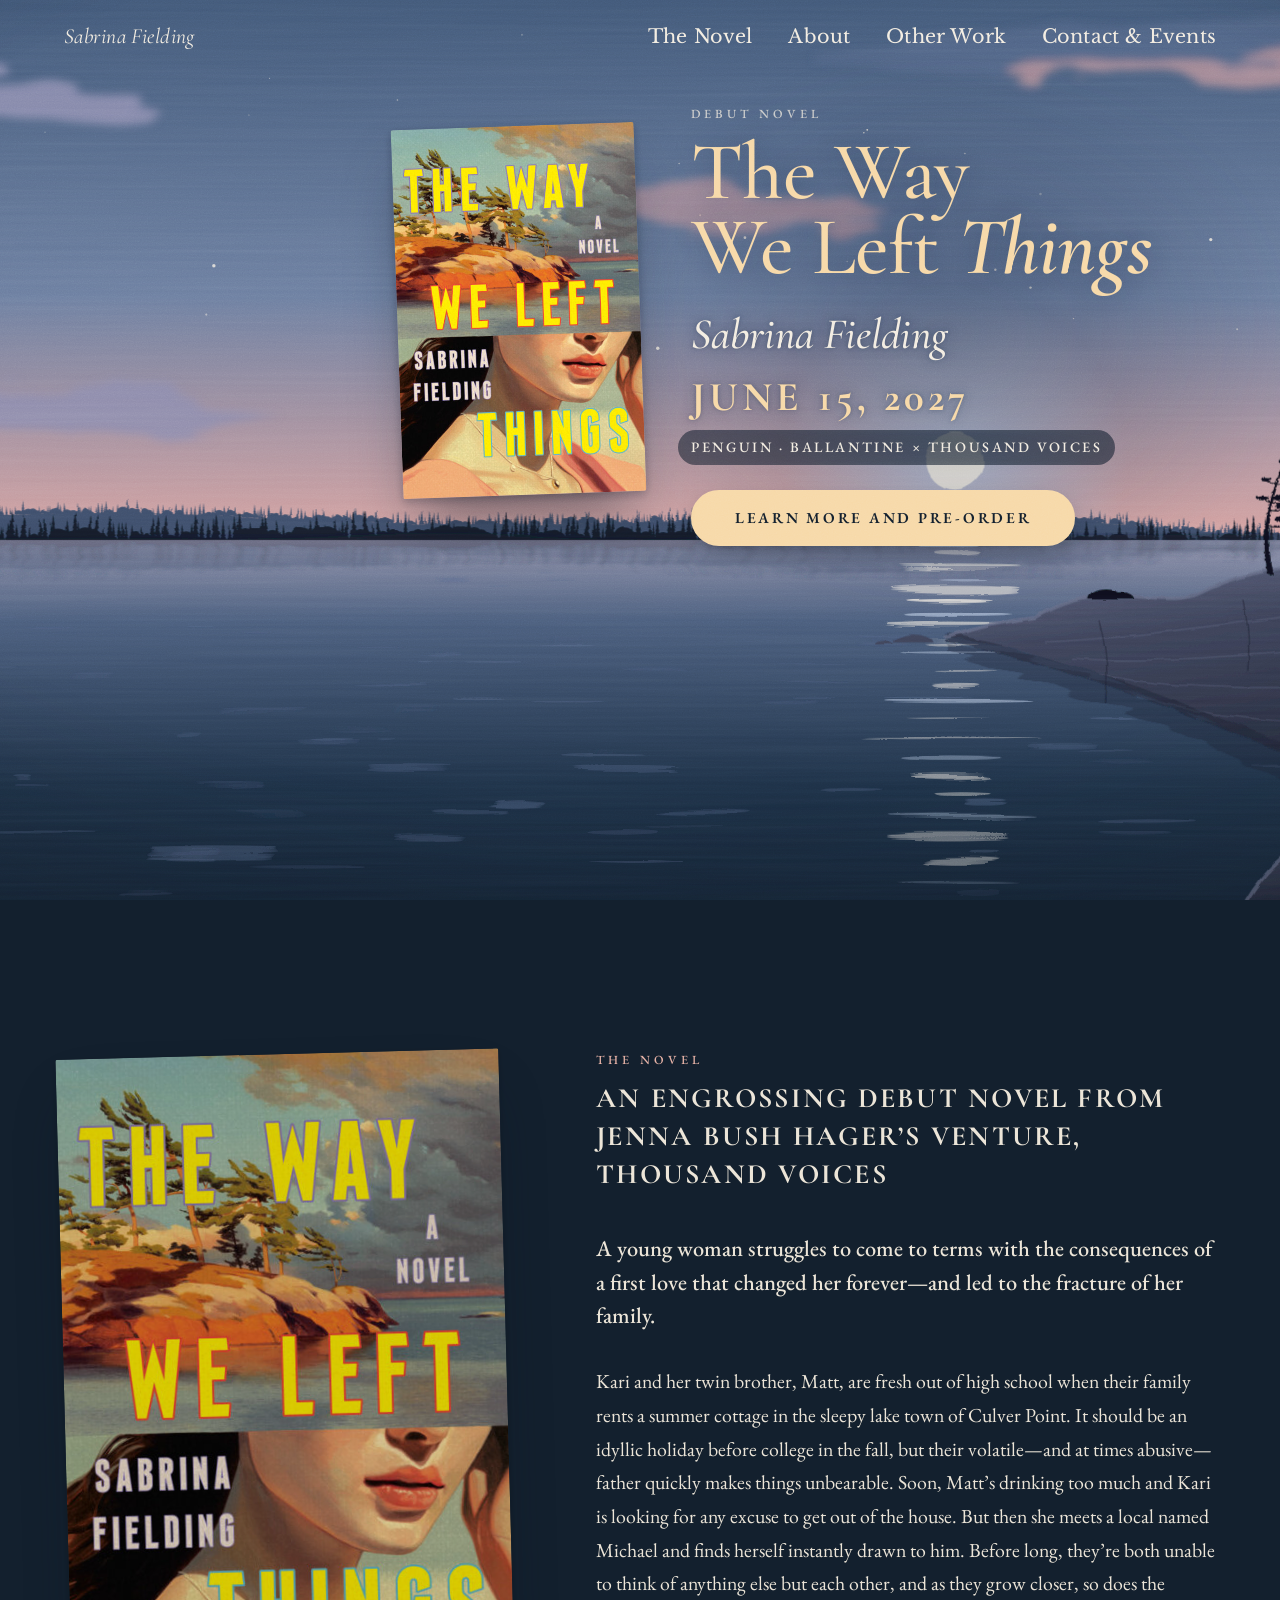
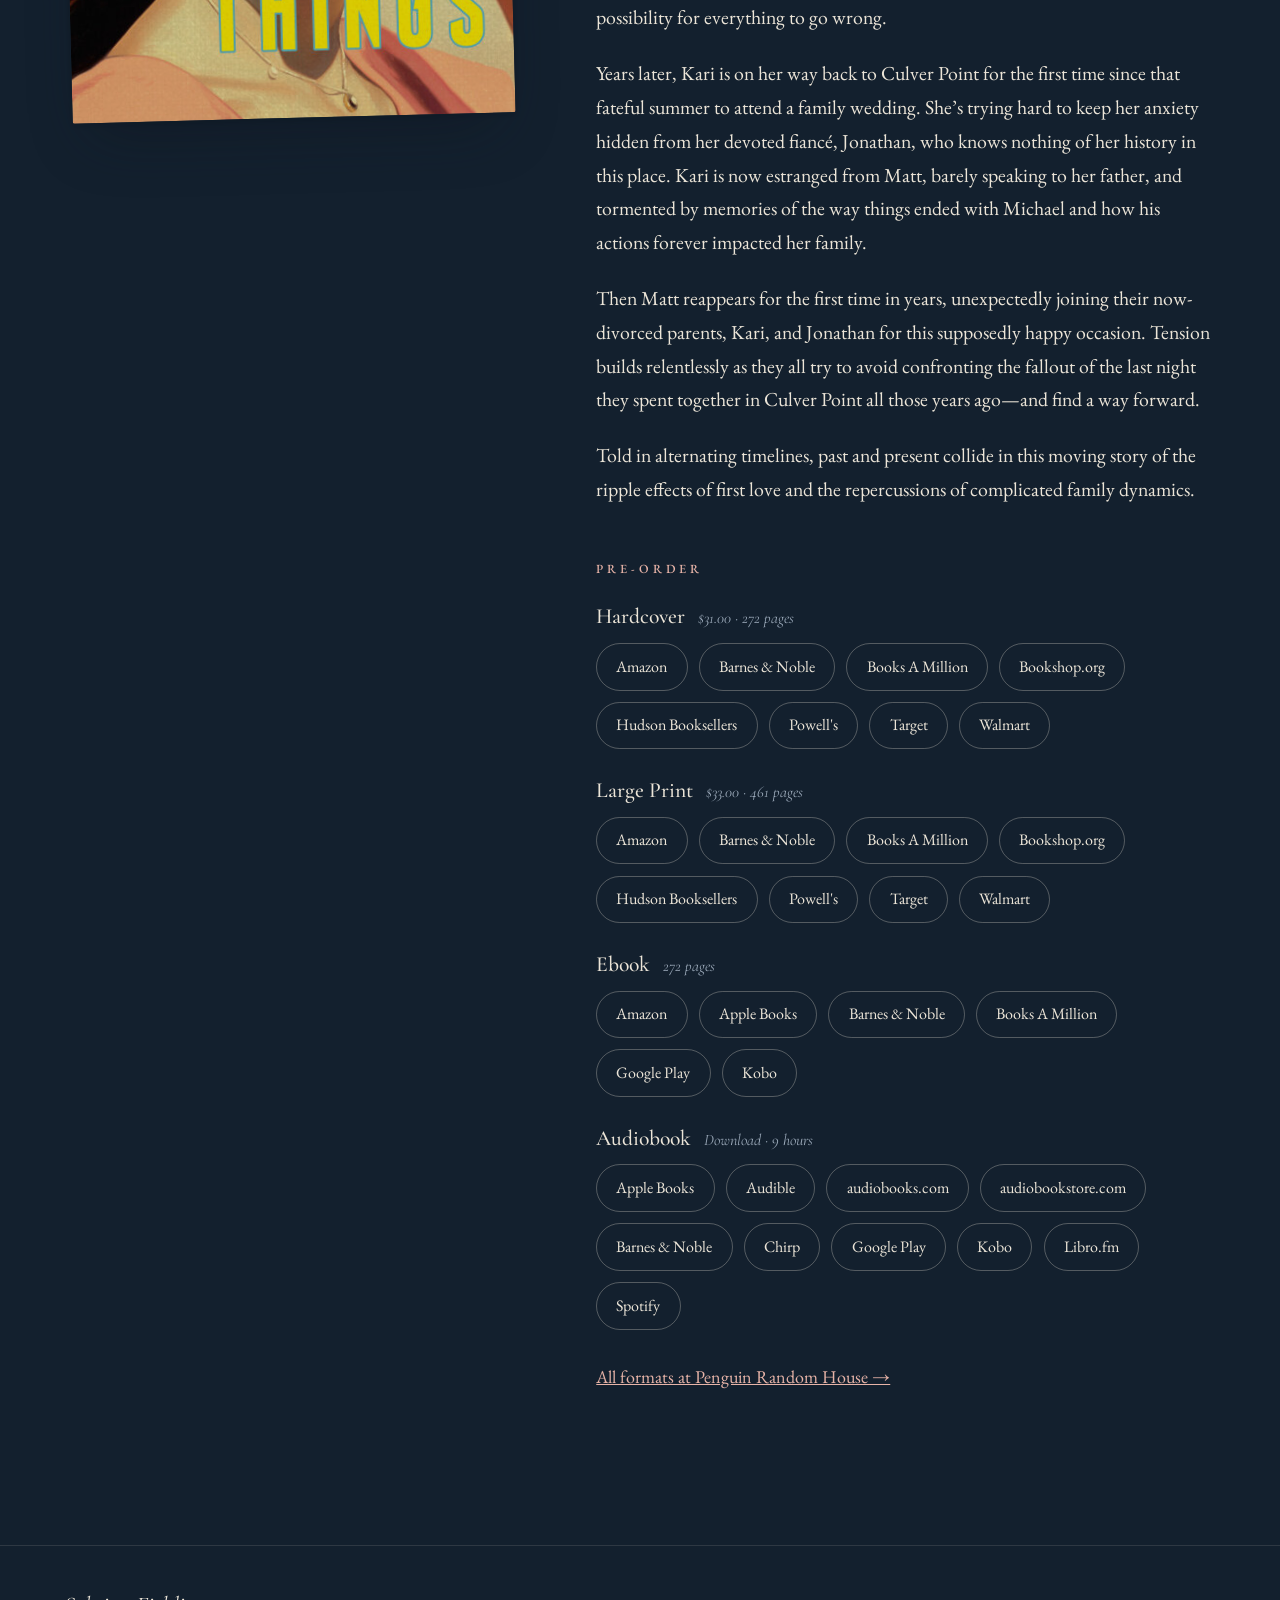
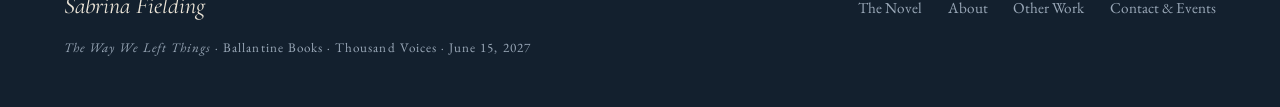
==== commit b9a5c7e9: "Added mobile UI changes" ====
--- a/index.html
+++ b/index.html
@@ -9,13 +9,16 @@
   <link rel="preconnect" href="https://fonts.googleapis.com">
   <link rel="preconnect" href="https://fonts.gstatic.com" crossorigin>
   <link href="https://fonts.googleapis.com/css2?family=Cormorant+Garamond:ital,wght@0,300;0,400;0,500;0,600;0,700;1,300;1,400;1,500;1,600&family=EB+Garamond:ital,wght@0,400;0,500;1,400&family=Libre+Baskerville:wght@400&display=swap" rel="stylesheet">
-  <link rel="stylesheet" href="styles.css?v=13">
+  <link rel="stylesheet" href="styles.css?v=18">
 </head>
 <body>
 
   <header class="nav">
     <a class="nav__name" href="index.html">Sabrina Fielding</a>
-    <nav class="nav__links" aria-label="Primary">
+    <button class="nav__toggle" type="button" aria-expanded="false" aria-controls="site-menu" aria-label="Open menu">
+      <span></span><span></span><span></span>
+    </button>
+    <nav class="nav__links" id="site-menu" aria-label="Primary">
       <a href="#novel">The Novel</a>
       <a href="about.html">About</a>
       <a href="work.html">Other Work</a>
@@ -152,6 +155,6 @@
     <p class="footer__small"><em>The Way We Left Things</em> &middot; Ballantine Books &middot; Thousand Voices &middot; June 15, 2027</p>
   </footer>
 
-  <script src="site.js?v=13"></script>
+  <script src="site.js?v=18"></script>
 </body>
 </html>
--- a/styles.css
+++ b/styles.css
@@ -606,3 +606,81 @@
 
 /* About: larger, slightly heavier bio text */
 .about .prose p { font-size: clamp(1.3rem, 1.9vw, 1.55rem); line-height: 1.75; font-weight: 500; }
+
+/* ---------- Phone menu (three-line button) ---------- */
+.nav__toggle { display: none; }
+
+@media (max-width: 760px) {
+  .nav { align-items: center; padding-bottom: .9rem; }
+  .nav__toggle {
+    display: inline-flex;
+    flex-direction: column;
+    justify-content: center;
+    gap: 5px;
+    width: 44px;
+    height: 44px;
+    margin: -6px -10px -6px 0;
+    padding: 0 10px;
+    border: 0;
+    background: none;
+    color: inherit;
+    cursor: pointer;
+  }
+  .nav__toggle span {
+    display: block;
+    height: 2px;
+    border-radius: 2px;
+    background: currentColor;
+    transition: transform .35s var(--ease), opacity .25s;
+  }
+  .nav--open .nav__toggle span:nth-child(1) { transform: translateY(7px) rotate(45deg); }
+  .nav--open .nav__toggle span:nth-child(2) { opacity: 0; }
+  .nav--open .nav__toggle span:nth-child(3) { transform: translateY(-7px) rotate(-45deg); }
+
+  .nav__links { display: none; }
+  .nav--open {
+    color: var(--ink);
+    background: color-mix(in srgb, var(--bg) 96%, transparent);
+    -webkit-backdrop-filter: blur(10px);
+    backdrop-filter: blur(10px);
+    box-shadow: 0 12px 30px -18px rgba(15, 25, 35, .5);
+  }
+  .nav--open .nav__links {
+    display: flex;
+    flex-direction: column;
+    flex-basis: 100%;
+    gap: 0;
+    margin-top: .6rem;
+    font-size: 1.25rem;
+  }
+  .nav--open .nav__links a {
+    padding: .95rem 0;
+    border-top: 1px solid color-mix(in srgb, var(--ink) 12%, transparent);
+  }
+  .nav--open .nav__links a::after { display: none; }
+  .nav--open .nav__links a[aria-current="page"] { color: var(--accent); }
+
+  /* inner-page banner: shorter, with the title clear of the horizon */
+  .band { height: 380px; }
+  .band__text { top: 5.6rem; }
+  .band__title { font-size: clamp(2.6rem, 11.5vw, 3.4rem); line-height: 1; }
+}
+
+/* Phones: inner pages skip the painted banner and show just the page heading above the content. */
+@media (max-width: 760px) {
+  .band {
+    height: auto;
+    overflow: visible;
+    background: none;
+    color: var(--ink);
+    padding: calc(5.6rem + env(safe-area-inset-top, 0px)) var(--gutter) 0;
+  }
+  :root[data-time="night"] .band { background: none; }
+  .band [data-scene], .band .vignette { display: none; }
+  .band__text { position: static; max-width: none; animation: none; }
+  .band__text.haze::before { display: none; }
+  .band .eyebrow { color: var(--accent); opacity: 1; }
+  /* sized so the longest heading ("Other Work & Publicity") fits on one line */
+  .band__title { font-size: min(3.4rem, calc((100vw - 2 * var(--gutter)) / 9.6)); line-height: 1.05; white-space: nowrap; }
+  .band + .page { padding-top: 2rem; }
+}
